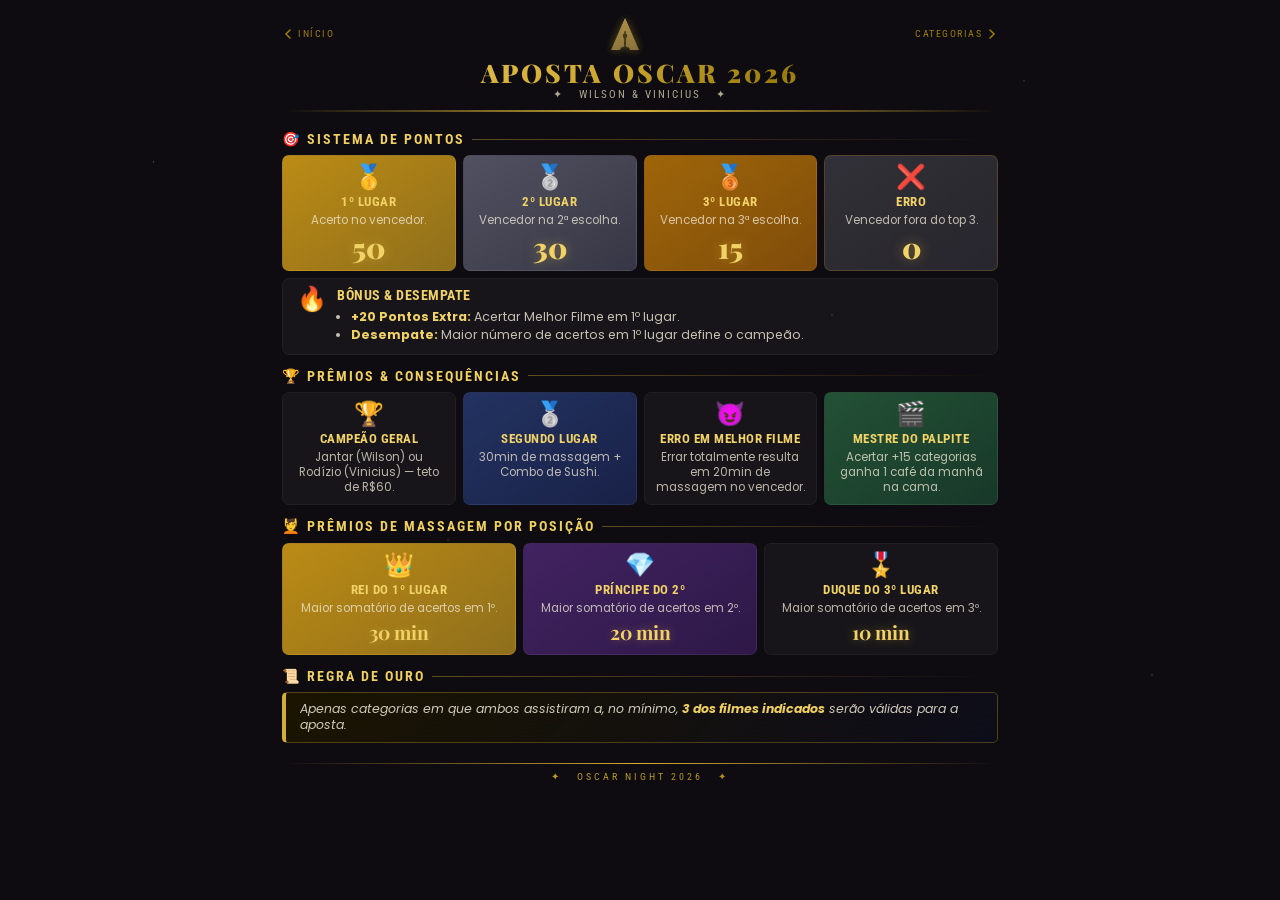
==== page_1.html @ 280866af "Oscar 2026 Aposta - Wilson & Vinicius" ====
<!DOCTYPE html>
<html lang="pt-BR">
<head>
<meta charset="utf-8"/>
<meta name="viewport" content="width=device-width, initial-scale=1.0"/>
<title>Regras - Aposta Oscar 2026 | Wilson &amp; Vinicius</title>
<link rel="stylesheet" href="css/shared.css"/>
<link rel="stylesheet" href="css/page1.css"/>
</head>
<body>
<div class="page">

  <nav class="nav-bar">
    <a href="index.html" class="nav-link">
      <svg width="12" height="12" viewBox="0 0 12 12" fill="none"><path d="M8 2L4 6L8 10" stroke="#9A7D0A" stroke-width="1.5" stroke-linecap="round"/></svg>
      Início
    </a>
    <img class="oscar-mini" src="oscars-icon-logo.png" alt="Oscar"/>
    <a href="page_2.html" class="nav-link">
      Categorias
      <svg width="12" height="12" viewBox="0 0 12 12" fill="none"><path d="M4 2L8 6L4 10" stroke="#9A7D0A" stroke-width="1.5" stroke-linecap="round"/></svg>
    </a>
  </nav>

  <header>
    <h1 class="main-title">Aposta Oscar 2026</h1>
    <p class="main-subtitle">✦ &nbsp; Wilson &amp; Vinicius &nbsp; ✦</p>
  </header>

  <!-- PONTUAÇÃO -->
  <section class="section">
    <h2 class="section-title">🎯 Sistema de Pontos</h2>
    <div class="grid4">
      <div class="card c-gold">
        <div class="card-icon">🥇</div>
        <h3 class="card-title">1º Lugar</h3>
        <p>Acerto no vencedor.</p>
        <span class="points">50</span>
      </div>
      <div class="card c-silver">
        <div class="card-icon">🥈</div>
        <h3 class="card-title">2º Lugar</h3>
        <p>Vencedor na 2ª escolha.</p>
        <span class="points">30</span>
      </div>
      <div class="card c-amber">
        <div class="card-icon">🥉</div>
        <h3 class="card-title">3º Lugar</h3>
        <p>Vencedor na 3ª escolha.</p>
        <span class="points">15</span>
      </div>
      <div class="card c-smoke">
        <div class="card-icon">❌</div>
        <h3 class="card-title">Erro</h3>
        <p>Vencedor fora do top 3.</p>
        <span class="points">0</span>
      </div>
      <div class="card c-bonus bonus-card">
        <div class="card-icon">🔥</div>
        <div class="bonus-body">
          <h3 class="card-title">Bônus &amp; Desempate</h3>
          <ul>
            <li><strong>+20 Pontos Extra:</strong> Acertar Melhor Filme em 1º lugar.</li>
            <li><strong>Desempate:</strong> Maior número de acertos em 1º lugar define o campeão.</li>
          </ul>
        </div>
      </div>
    </div>
  </section>

  <!-- PRÊMIOS -->
  <section class="section">
    <h2 class="section-title">🏆 Prêmios &amp; Consequências</h2>
    <div class="grid4f">
      <div class="card c-champ">
        <div class="card-icon">🏆</div>
        <h3 class="card-title">Campeão Geral</h3>
        <p>Jantar (Wilson) ou Rodízio (Vinicius) — teto de R$60.</p>
      </div>
      <div class="card c-royal">
        <div class="card-icon">🥈</div>
        <h3 class="card-title">Segundo Lugar</h3>
        <p>30min de massagem + Combo de Sushi.</p>
      </div>
      <div class="card c-penalty">
        <div class="card-icon">😈</div>
        <h3 class="card-title">Erro em Melhor Filme</h3>
        <p>Errar totalmente resulta em 20min de massagem no vencedor.</p>
      </div>
      <div class="card c-emerald">
        <div class="card-icon">🎬</div>
        <h3 class="card-title">Mestre do Palpite</h3>
        <p>Acertar +15 categorias ganha 1 café da manhã na cama.</p>
      </div>
    </div>
  </section>

  <!-- MASSAGEM POR POSIÇÃO -->
  <section class="section">
    <h2 class="section-title">💆 Prêmios de Massagem por Posição</h2>
    <div class="grid3">
      <div class="card c-gold">
        <div class="card-icon">👑</div>
        <h3 class="card-title">Rei do 1º Lugar</h3>
        <p>Maior somatório de acertos em 1º.</p>
        <span class="points-sm">30 min</span>
      </div>
      <div class="card c-violet">
        <div class="card-icon">💎</div>
        <h3 class="card-title">Príncipe do 2º</h3>
        <p>Maior somatório de acertos em 2º.</p>
        <span class="points-sm">20 min</span>
      </div>
      <div class="card c-teal">
        <div class="card-icon">🎖️</div>
        <h3 class="card-title">Duque do 3º Lugar</h3>
        <p>Maior somatório de acertos em 3º.</p>
        <span class="points-sm">10 min</span>
      </div>
    </div>
  </section>

  <!-- REGRA DE OURO -->
  <section class="section">
    <h2 class="section-title">📜 Regra de Ouro</h2>
    <p class="final-rule">
      Apenas categorias em que ambos assistiram a, no mínimo,
      <strong style="color:var(--gold-light)">3 dos filmes indicados</strong>
      serão válidas para a aposta.
    </p>
  </section>

  <footer>✦ &nbsp; Oscar Night 2026 &nbsp; ✦</footer>
</div>
</body>
</html>
---- css/shared.css ----
/* =============================================
   shared.css — Estilos compartilhados Oscar 2026
   ============================================= */
@import url('https://fonts.googleapis.com/css2?family=Playfair+Display:ital,wght@0,700;0,900;1,700&family=Poppins:wght@300;400;500;600&family=Roboto+Condensed:wght@700&display=swap');

*, *::before, *::after { box-sizing: border-box; margin: 0; padding: 0; }

:root {
    --gold:        #D4AF37;
    --gold-light:  #F0D060;
    --gold-dark:   #9A7D0A;
    --gold-faint:  rgba(212,175,55,.12);
    --bg:          #0e0c10;
    --surface:     #1a1720;
    --text:        #f0ead6;
    --text-muted:  #b0a890;
}

body {
    font-family: 'Poppins', sans-serif;
    background: var(--bg);
    color: var(--text);
    line-height: 1.3;
    -webkit-print-color-adjust: exact;
    print-color-adjust: exact;
}

/* Stars decoration */
body::before {
    content: '';
    position: fixed;
    inset: 0;
    background-image:
        radial-gradient(1px 1px at 12% 18%, rgba(255,255,200,.4) 0%, transparent 100%),
        radial-gradient(1px 1px at 80% 9%,  rgba(255,255,200,.35) 0%, transparent 100%),
        radial-gradient(1px 1px at 35% 60%, rgba(255,255,200,.3)  0%, transparent 100%),
        radial-gradient(1px 1px at 65% 35%, rgba(255,255,200,.3)  0%, transparent 100%),
        radial-gradient(1px 1px at 90% 75%, rgba(255,255,200,.4)  0%, transparent 100%);
    pointer-events: none;
    z-index: 0;
}

/* ── Navigation ── */
.nav-bar {
    display: flex;
    justify-content: space-between;
    align-items: center;
    margin-bottom: 8px;
}

.nav-link {
    font-family: 'Roboto Condensed', sans-serif;
    font-size: .65rem;
    letter-spacing: 1.5px;
    text-transform: uppercase;
    color: var(--gold-dark);
    text-decoration: none;
    display: flex;
    align-items: center;
    gap: 4px;
    transition: color .2s;
}
.nav-link:hover { color: var(--gold-light); }

.oscar-mini {
    width: 28px;
    height: auto;
    opacity: .8;
    filter: drop-shadow(0 0 4px rgba(212,175,55,.5));
}

/* ── Header ── */
header {
    text-align: center;
    margin-bottom: 10px;
    padding-bottom: 8px;
}
header::after {
    content: '';
    display: block;
    height: 2px;
    margin-top: 8px;
    background: linear-gradient(90deg, transparent, var(--gold), transparent);
}

.main-title {
    font-family: 'Playfair Display', serif;
    font-weight: 900;
    background: linear-gradient(135deg, #F0D060 0%, #D4AF37 40%, #9A7D0A 70%, #F0D060 100%);
    -webkit-background-clip: text;
    -webkit-text-fill-color: transparent;
    background-clip: text;
    text-transform: uppercase;
    letter-spacing: 3px;
    line-height: 1.1;
}

.main-subtitle {
    font-family: 'Roboto Condensed', sans-serif;
    font-size: .68rem;
    color: var(--text-muted);
    letter-spacing: 2px;
    text-transform: uppercase;
    margin-top: 2px;
}

/* ── Footer ── */
footer {
    text-align: center;
    padding-top: 8px;
    margin-top: 10px;
    font-family: 'Roboto Condensed', sans-serif;
    font-size: .65rem;
    letter-spacing: 3px;
    text-transform: uppercase;
    background: linear-gradient(135deg, #D4AF37, #9A7D0A);
    -webkit-background-clip: text;
    -webkit-text-fill-color: transparent;
    background-clip: text;
    position: relative;
}
footer::before {
    content: '';
    display: block;
    height: 1px;
    margin-bottom: 6px;
    background: linear-gradient(90deg, transparent, var(--gold), transparent);
}
---- css/page1.css ----
/* =============================================
   page1.css — Regras & Prêmios Oscar 2026
   ============================================= */

body { font-size: 11px; }

.page {
    position: relative;
    z-index: 1;
    max-width: 760px;
    margin: 0 auto;
    padding: 18px 22px 14px;
}

.main-title { font-size: 1.6rem; }

.section { margin-bottom: 12px; }

.section-title {
    font-family: 'Roboto Condensed', sans-serif;
    font-size: .88rem;
    color: var(--gold-light);
    text-transform: uppercase;
    letter-spacing: 2px;
    margin-bottom: 7px;
    display: flex;
    align-items: center;
    gap: 7px;
}
.section-title::after {
    content: '';
    flex: 1;
    height: 1px;
    background: linear-gradient(90deg, rgba(212,175,55,.4), transparent);
}

/* ── Card grids ── */
.grid4  { display: grid; grid-template-columns: repeat(4, 1fr); gap: 7px; }
.grid4f { display: grid; grid-template-columns: repeat(4, 1fr); gap: 7px; }
.grid3  { display: grid; grid-template-columns: repeat(3, 1fr); gap: 7px; }

/* ── Cards ── */
.card {
    border-radius: 7px;
    padding: 9px 10px;
    text-align: center;
    display: flex;
    flex-direction: column;
    align-items: center;
    justify-content: space-between;
    position: relative;
    overflow: hidden;
    border: 1px solid rgba(255,255,255,.08);
}
.card::before {
    content: '';
    position: absolute;
    inset: 0;
    background: rgba(255,255,255,.04);
    pointer-events: none;
}

/* Color variants */
.c-gold    { background: linear-gradient(145deg, #B8860B, #8B6914); }
.c-amber   { background: linear-gradient(145deg, #9B5F00, #7A4500); }
.c-silver  { background: linear-gradient(145deg, #4a4a5a, #2e2e3e); }
.c-smoke   { background: linear-gradient(145deg, #2a2830, #1e1c24); border: 1px solid rgba(212,175,55,.25); }
.c-crimson { background: linear-gradient(145deg, #7a1a1a, #5a1010); }
.c-emerald { background: linear-gradient(145deg, #1a4a2e, #0f3020); }
.c-royal   { background: linear-gradient(145deg, #1a2a5a, #101840); }
.c-violet  { background: linear-gradient(145deg, #3a1a5a, #250f40); }

.card-icon { font-size: 1.5rem; line-height: 1; margin-bottom: 4px; }

.card-title {
    font-family: 'Roboto Condensed', sans-serif;
    font-size: .82rem;
    font-weight: 700;
    color: var(--gold-light);
    letter-spacing: .5px;
    text-transform: uppercase;
    margin-bottom: 3px;
}
.card p {
    font-size: .73rem;
    color: rgba(240,234,214,.75);
    flex-grow: 1;
    line-height: 1.3;
}
.points {
    font-family: 'Playfair Display', serif;
    font-size: 1.8rem;
    font-weight: 900;
    color: var(--gold-light);
    display: block;
    margin-top: 4px;
    line-height: 1;
    text-shadow: 0 0 12px rgba(212,175,55,.5);
}
.points-sm {
    font-family: 'Playfair Display', serif;
    font-size: 1.2rem;
    font-weight: 700;
    color: var(--gold-light);
    display: block;
    margin-top: 4px;
    text-shadow: 0 0 10px rgba(212,175,55,.4);
}

/* Bonus card */
.bonus-card {
    grid-column: 1 / -1;
    text-align: left;
    padding: 8px 14px;
    flex-direction: row;
    align-items: flex-start;
    gap: 10px;
}
.bonus-card .bonus-body { flex: 1; }
.bonus-card .card-title { margin-bottom: 4px; font-size: .85rem; }
.bonus-card ul { padding-left: 14px; }
.bonus-card li { font-size: .78rem; color: rgba(240,234,214,.8); margin-bottom: 2px; }
.bonus-card li strong { color: var(--gold-light); }

/* Final rule */
.final-rule {
    background: linear-gradient(135deg, #1a1400, #0d0d1a);
    border: 1px solid rgba(212,175,55,.3);
    border-left: 4px solid var(--gold);
    padding: 8px 14px;
    border-radius: 5px;
    font-size: .78rem;
    color: rgba(240,234,214,.85);
    font-style: italic;
}

/* ── Print ── */
@media print {
    @page { size: A4; margin: 10mm 12mm; }
    body { background: var(--bg) !important; font-size: 10px; }
    body::before { display: none; }
    .page { max-width: 100%; padding: 0; }
    .nav-bar { display: none; }
    .card, .section { break-inside: avoid; }
}
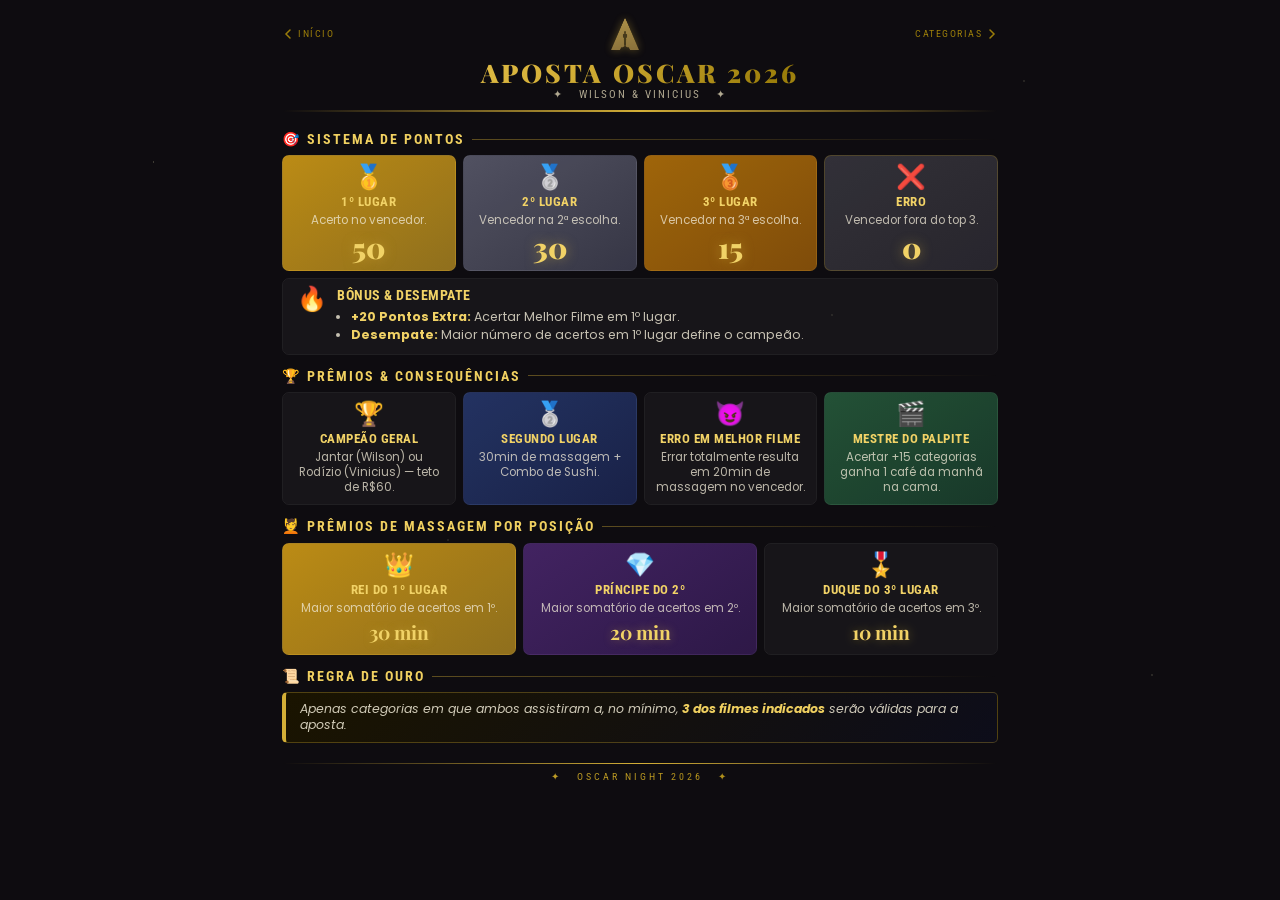
==== commit 66d02586: "feat: Add favicon to all pages and update the index page title." ====
--- a/page_1.html
+++ b/page_1.html
@@ -4,6 +4,7 @@
 <meta charset="utf-8"/>
 <meta name="viewport" content="width=device-width, initial-scale=1.0"/>
 <title>Regras - Aposta Oscar 2026 | Wilson &amp; Vinicius</title>
+<link rel="icon" href="oscars-icon-logo.png" type="image/png"/>
 <link rel="stylesheet" href="css/shared.css"/>
 <link rel="stylesheet" href="css/page1.css"/>
 </head>
